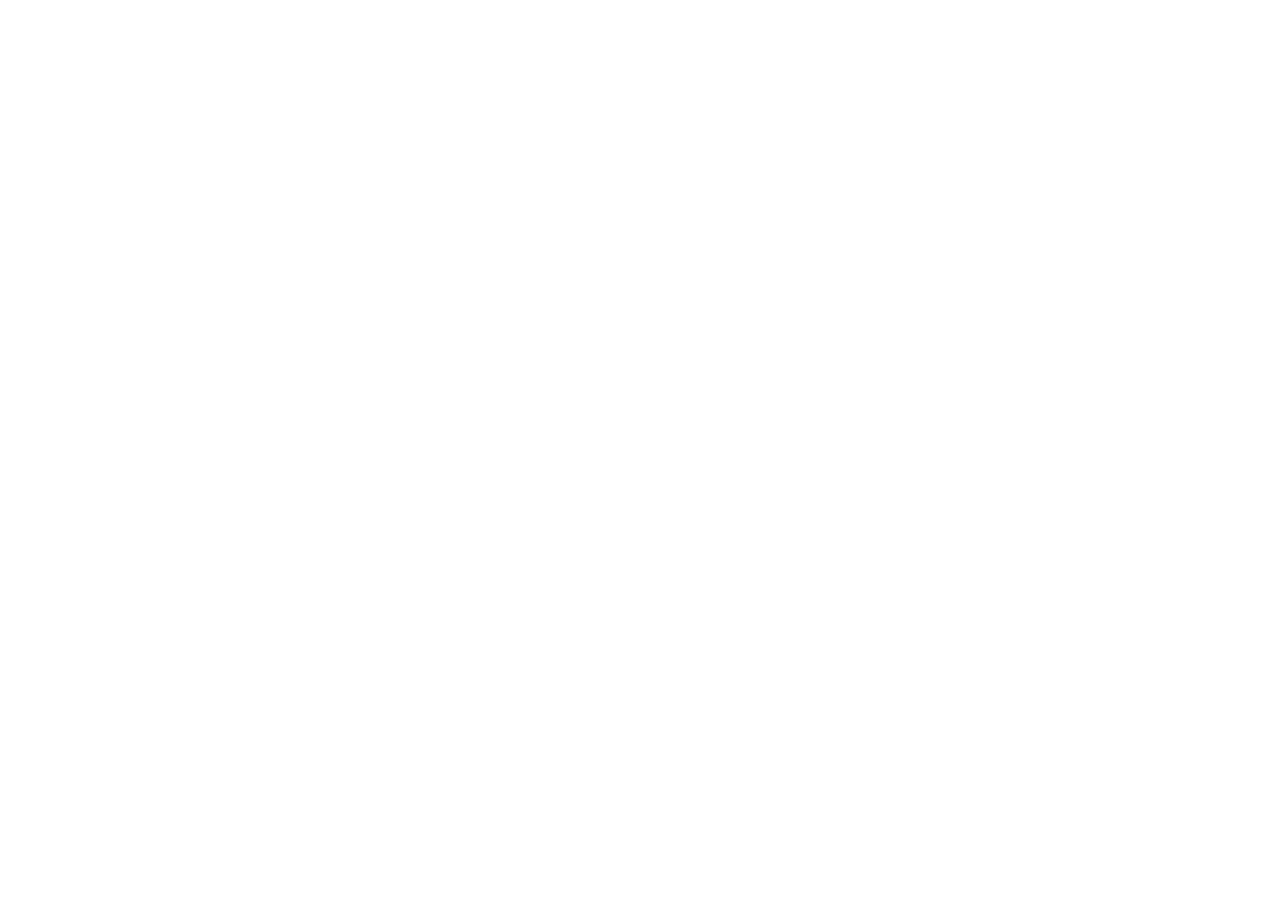
==== index.html @ ec0adfdf "INIT" ====
<!DOCTYPE html>
<html lang="en">
<head>
    <meta charset="UTF-8">
    <meta name="viewport" content="width=device-width, initial-scale=1.0">
    <title>Lab 4</title>
    <link href="style.css" rel="stylesheet">
    <script src="sunrise.js"></script>
</head>
<body>
    
</body>
</html>
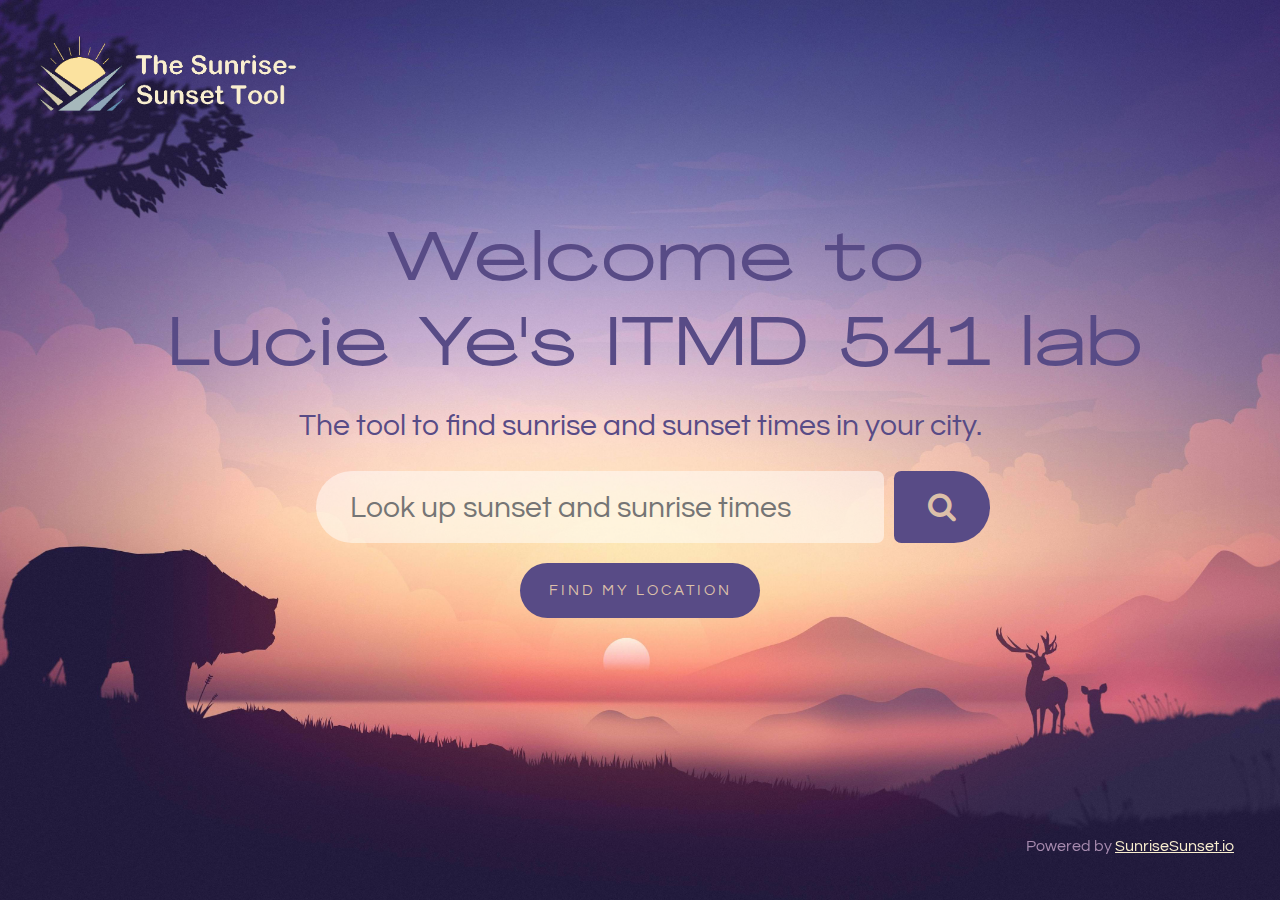
==== commit b10e879d: "Corrected home path" ====
--- a/index.html
+++ b/index.html
@@ -1,13 +1,40 @@
 <!DOCTYPE html>
 <html lang="en">
+
 <head>
     <meta charset="UTF-8">
     <meta name="viewport" content="width=device-width, initial-scale=1.0">
-    <title>Lab 4</title>
-    <link href="style.css" rel="stylesheet">
-    <script src="sunrise.js"></script>
+    <title>Sunset and Sunrise times</title>
+    <link href="style-common.css" rel="stylesheet">
+    <link href="style-landing.css" rel="stylesheet">
+    <link href="font.css" rel="stylesheet">
+    <link href='https://fonts.googleapis.com/css?family=Questrial' rel='stylesheet'>
+    <link rel="stylesheet" href="https://cdnjs.cloudflare.com/ajax/libs/font-awesome/4.7.0/css/font-awesome.min.css">
+    <script src="script.js"></script>
 </head>
+
 <body>
-    
+    <header>
+        <a href="./" id="home"><img src="./img/logo.png" alt="Sunrise-Sunset Logo"></a>
+    </header>
+    <div class="content">
+        <div class="welcome">
+            <h1>Welcome to<br>Lucie Ye's ITMD 541 lab</h1>
+            <p>The tool to find sunrise and sunset times in your city.</p>
+        </div>
+
+        <div class="input-group">
+            <input type="text" class="search-input" id="location" placeholder="Look up sunset and sunrise times">
+            <span class="input-group-btn">
+                <button type="submit" class="search-btn" data-target="#search-form" id="search-btn"><i
+                        class="fa fa-search"></i></button>
+            </span>
+        </div>
+        <button type="button" id="find-location">FIND MY LOCATION</button>
+    </div>
+    <footer>
+        <p>Powered by <a href="https://sunrisesunset.io">SunriseSunset.io</a></p>
+    </footer>
 </body>
+
 </html>--- a/style-common.css
+++ b/style-common.css
@@ -0,0 +1,102 @@
+* {
+    margin: 0;
+    padding: 0;
+}
+
+body {
+    background-size: cover;
+    background-attachment: fixed;
+    background-position: center;
+    overflow-x: hidden;
+    font-family: 'Questrial';
+}
+
+header {
+    display: flex;
+    flex-direction: row;
+    justify-content: space-between;
+    align-items: center;
+    padding: 20px;
+    padding-right: 34px;
+}
+
+.user-search {
+    display: flex;
+    flex-direction: row;
+    align-items: center;
+    margin-top: 3vh;
+}
+
+#home img {
+    position: absolute;
+    top: 4vh;
+    left: 4vh;
+    width: 260px;
+    height: auto;
+}
+
+h1 {
+    font-family: 'Agrandir';
+    font-weight: bolder;
+    text-align: left;
+    letter-spacing: 5px;
+    color: rgba(255, 255, 255, 0.75);
+    font-size: 60px;
+    margin-top: 45px;
+    margin-left: 4vh;
+}
+
+.input-group {
+    display: flex;
+    justify-content: center;
+    align-items: stretch;
+    margin-left: 25px;
+}
+
+.search-input,
+.search-btn,
+button {
+    padding: 20px 30px;
+    border: none;
+    border-radius: 50px;
+    font-size: 20px;
+    font-family: 'Questrial';
+    cursor: pointer;
+}
+
+.search-input {
+    font-family: 'Questrial';
+    border-top-right-radius: 10px;
+    border-bottom-right-radius: 10px;
+    width: 300px;
+    cursor: text;
+}
+
+.search-btn {
+    margin-left: 10px;
+    border-top-left-radius: 10px;
+    border-bottom-left-radius: 10px;
+}
+
+input:focus {
+    outline: none;
+}
+
+#find-location {
+    padding: 5px 6px;
+    width: 240px;
+    height: 61px;
+    font-size: 15px;
+    letter-spacing: 3px;
+    display: block;
+    margin-left: auto;
+    margin-right: auto;
+}
+
+footer {
+    position: fixed;
+    bottom: 4vh;
+    right: 4vh;
+    margin: 10px;
+    text-align: right;
+}--- a/style-landing.css
+++ b/style-landing.css
@@ -0,0 +1,82 @@
+body {
+    background-image: url("./img/backgrounds/landing.jpg");
+    overflow: hidden;
+}
+
+#home img {
+    position: absolute;
+    top: 4vh;
+    left: 4vh;
+    width: 260px;
+    height: auto;
+}
+
+h1 {
+    text-align: center;
+    color: #584B86;
+    font-size: 65px;
+}
+
+.content {
+    display: flex;
+    flex-direction: column;
+    align-items: center;
+    margin-top: 15vh;
+}
+
+.welcome p {
+    font-size: 30px;
+    color: #584B86;
+    margin-top: 20px;
+    text-align: center;
+}
+
+.input-group {
+    margin-top: 30px;
+}
+
+.search-input,
+.search-btn,
+button {
+    padding: 20px 34px;
+    border: none;
+    border-radius: 50px;
+    font-size: 30px;
+    font-family: 'Questrial';
+    background-color: #584B86;
+    color: #DCC0A9;
+    cursor: pointer;
+}
+
+.search-input {
+    font-family: 'Questrial';
+    background-color: rgba(255, 255, 255, 0.5);
+    border-top-right-radius: 10px;
+    border-bottom-right-radius: 10px;
+    width: 500px;
+    cursor: text;
+}
+
+.search-btn {
+    margin-left: 10px;
+    border-top-left-radius: 10px;
+    border-bottom-left-radius: 10px;
+}
+
+.search-input {
+    background-color: rgba(255, 255, 255, 0.5);
+    color: #584B86;
+}
+
+#find-location {
+    margin-top: 20px;
+    height: 55px;
+}
+
+footer {
+    color: #A78BAF;
+}
+
+footer a {
+    color: rgb(249,238,207);
+}--- a/font.css
+++ b/font.css
@@ -0,0 +1,4 @@
+@font-face {
+    font-family: 'Agrandir';
+    src: url('./font/Agrandir.otf') format('opentype');
+}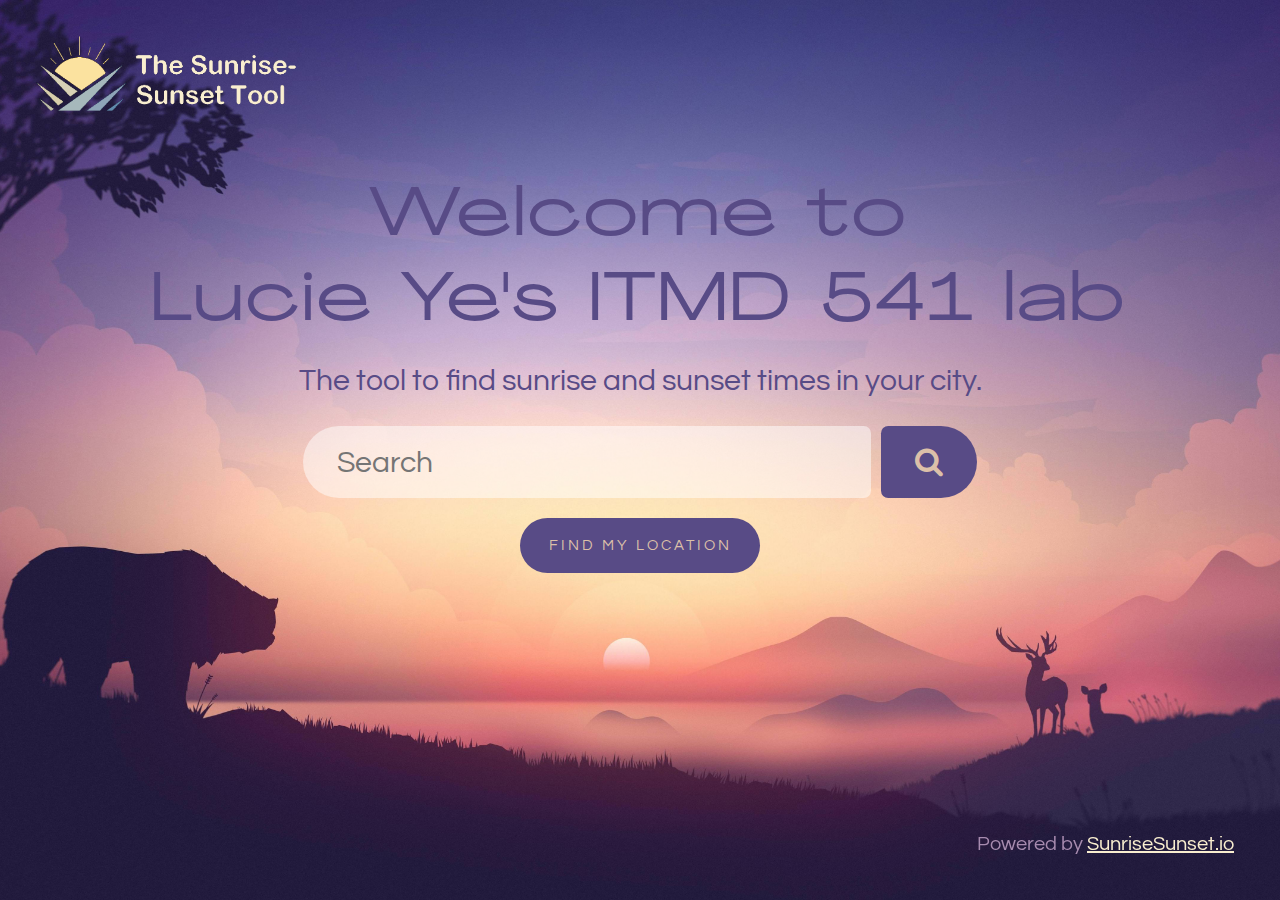
==== commit 07a5ff76: "Added responsiveness to landing page" ====
--- a/index.html
+++ b/index.html
@@ -24,7 +24,7 @@
         </div>
 
         <div class="input-group">
-            <input type="text" class="search-input" id="location" placeholder="Look up sunset and sunrise times">
+            <input type="text" class="search-input" id="location" placeholder="Search">
             <span class="input-group-btn">
                 <button type="submit" class="search-btn" data-target="#search-form" id="search-btn"><i
                         class="fa fa-search"></i></button>
--- a/style-common.css
+++ b/style-common.css
@@ -35,7 +35,7 @@
     height: auto;
 }
 
-h1 {
+h1, h2 {
     font-family: 'Agrandir';
     font-weight: bolder;
     text-align: left;
@@ -94,7 +94,6 @@
 }
 
 footer {
-    position: fixed;
     bottom: 4vh;
     right: 4vh;
     margin: 10px;
--- a/style-landing.css
+++ b/style-landing.css
@@ -15,6 +15,7 @@
     text-align: center;
     color: #584B86;
     font-size: 65px;
+    margin: 0;
 }
 
 .content {
@@ -32,6 +33,7 @@
 }
 
 .input-group {
+    margin: 0;
     margin-top: 30px;
 }
 
@@ -53,7 +55,7 @@
     background-color: rgba(255, 255, 255, 0.5);
     border-top-right-radius: 10px;
     border-bottom-right-radius: 10px;
-    width: 500px;
+    width: 350px;
     cursor: text;
 }
 
@@ -74,9 +76,87 @@
 }
 
 footer {
+    position: fixed;
     color: #A78BAF;
 }
 
 footer a {
-    color: rgb(249,238,207);
+    color: rgb(249, 238, 207);
+}
+
+/* For small screens */
+@media only screen and (max-width: 600px) {
+
+    /* Adjust styles for small screens */
+    .search-input {
+        width: 200px;
+    }
+
+    #find-location {
+        height: 40px;
+        /* Adjust the height for small screens */
+    }
+
+    h1 {
+        font-size: 40px;
+    }
+
+    .welcome p {
+        font-size: 20px;
+    }
+
+    footer {
+        font-size: 14px;
+    }
+}
+
+/* For medium screens */
+@media only screen and (min-width: 601px) and (max-width: 1024px) {
+
+    /* Adjust styles for medium screens */
+    .search-input {
+        width: 300px;
+    }
+
+    #find-location {
+        height: 45px;
+        /* Adjust the height for medium screens */
+    }
+
+    h1 {
+        font-size: 50px;
+    }
+
+    .welcome p {
+        font-size: 25px;
+    }
+
+    footer {
+        font-size: 18px;
+    }
+}
+
+/* For large screens */
+@media only screen and (min-width: 1025px) {
+
+    /* Adjust styles for large screens */
+    .search-input {
+        width: 500px;
+    }
+
+    #find-location {
+        height: 55px;
+    }
+
+    h1 {
+        font-size: 65px;
+    }
+
+    .welcome p {
+        font-size: 30px;
+    }
+
+    footer {
+        font-size: 20px;
+    }
 }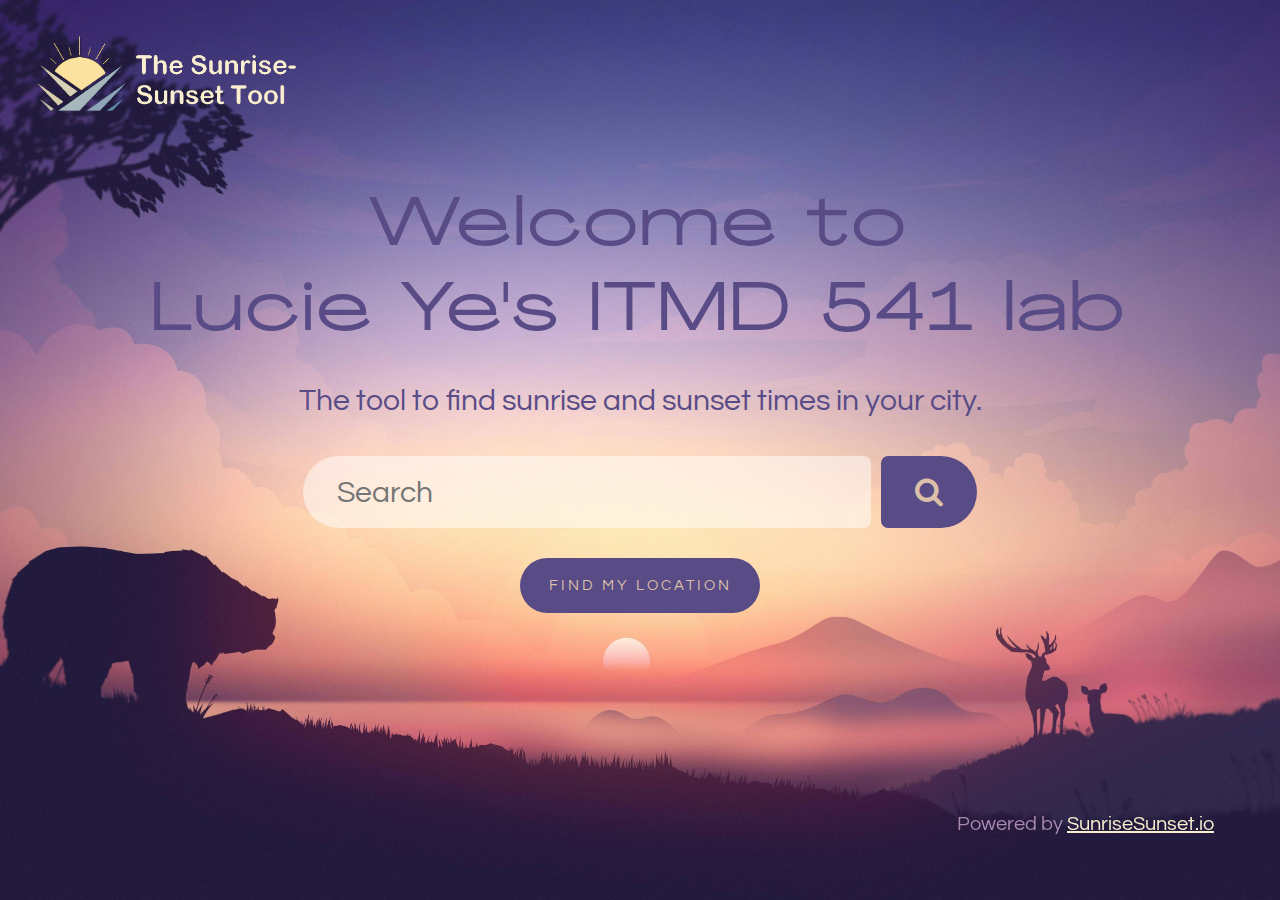
==== commit 0026a90e: "Added tab icon" ====
--- a/index.html
+++ b/index.html
@@ -5,6 +5,7 @@
     <meta charset="UTF-8">
     <meta name="viewport" content="width=device-width, initial-scale=1.0">
     <title>Sunset and Sunrise times</title>
+    <link rel="icon" type = "image/png" href = "img/tab-icon.png">
     <link href="style-common.css" rel="stylesheet">
     <link href="style-landing.css" rel="stylesheet">
     <link href="font.css" rel="stylesheet">
--- a/style-common.css
+++ b/style-common.css
@@ -24,7 +24,7 @@
     display: flex;
     flex-direction: row;
     align-items: center;
-    margin-top: 3vh;
+    margin-top: 3.5vh;
 }
 
 #home img {
@@ -35,7 +35,8 @@
     height: auto;
 }
 
-h1, h2 {
+h1,
+h2 {
     font-family: 'Agrandir';
     font-weight: bolder;
     text-align: left;
@@ -98,4 +99,85 @@
     right: 4vh;
     margin: 10px;
     text-align: right;
+}
+
+/* For small screens */
+@media only screen and (max-width: 680px) {
+    #home img {
+        width: 180px;
+    }
+
+    header {
+        justify-content: center;
+        padding: 4vh;
+    }
+    
+    .search-input {
+        width: 200px;
+    }
+
+    #find-location {
+        height: 40px;
+        margin-top: 14px;
+    }
+
+    .user-search {
+        flex-direction: column-reverse;
+        justify-content: center;
+        margin-top: 12vh;
+    }
+
+    .input-group {
+        margin-left: 0px;
+    }
+
+    footer {
+        font-size: 14px;
+        padding: 10px;
+    }
+}
+
+/* For medium screens */
+@media only screen and (min-width: 681px) and (max-width: 1074px) {
+    #home img {
+        width: 220px;
+    }
+
+    .search-input {
+        width: 200px;
+    }
+
+    #find-location {
+        height: 40px;
+        margin: 0;
+        margin-left: auto;
+        margin-top: 14px;
+    }
+
+    .user-search {
+        flex-direction: column-reverse;
+        justify-content: center;
+        margin-right: 2vh;
+    }
+
+    .input-group {
+        margin-left: 0px;
+    }
+
+    footer {
+        padding: 15px;
+        font-size: 18px;
+    }
+}
+
+/* For large screens */
+@media only screen and (min-width: 1075px) {
+    #home img {
+        width: 260px;
+    }
+
+    footer {
+        padding: 20px;
+        font-size: 20px;
+    }
 }--- a/style-landing.css
+++ b/style-landing.css
@@ -16,6 +16,7 @@
     color: #584B86;
     font-size: 65px;
     margin: 0;
+    padding: 10px;
 }
 
 .content {
@@ -35,6 +36,7 @@
 .input-group {
     margin: 0;
     margin-top: 30px;
+    padding: 10px;
 }
 
 .search-input,
@@ -85,20 +87,22 @@
 }
 
 /* For small screens */
-@media only screen and (max-width: 600px) {
+@media only screen and (max-width: 680px) {
+    #home img {
+        width: 180px;
+    }
 
-    /* Adjust styles for small screens */
     .search-input {
         width: 200px;
     }
 
     #find-location {
         height: 40px;
-        /* Adjust the height for small screens */
     }
 
     h1 {
         font-size: 40px;
+        text-align: center;
     }
 
     .welcome p {
@@ -107,24 +111,28 @@
 
     footer {
         font-size: 14px;
+        padding: 10px;
     }
 }
 
 /* For medium screens */
-@media only screen and (min-width: 601px) and (max-width: 1024px) {
+@media only screen and (min-width: 681px) and (max-width: 1074px) {
+    #home img {
+        width: 220px;
+    }
 
-    /* Adjust styles for medium screens */
     .search-input {
         width: 300px;
     }
 
     #find-location {
-        height: 45px;
-        /* Adjust the height for medium screens */
+        height: 40px;
+        margin: 0;
     }
 
     h1 {
         font-size: 50px;
+        text-align: center;
     }
 
     .welcome p {
@@ -132,14 +140,17 @@
     }
 
     footer {
+        padding: 15px;
         font-size: 18px;
     }
 }
 
 /* For large screens */
-@media only screen and (min-width: 1025px) {
+@media only screen and (min-width: 1075px) {
+    #home img {
+        width: 260px;
+    }
 
-    /* Adjust styles for large screens */
     .search-input {
         width: 500px;
     }
@@ -150,6 +161,7 @@
 
     h1 {
         font-size: 65px;
+        text-align: center;
     }
 
     .welcome p {
@@ -157,6 +169,7 @@
     }
 
     footer {
+        padding: 20px;
         font-size: 20px;
     }
 }